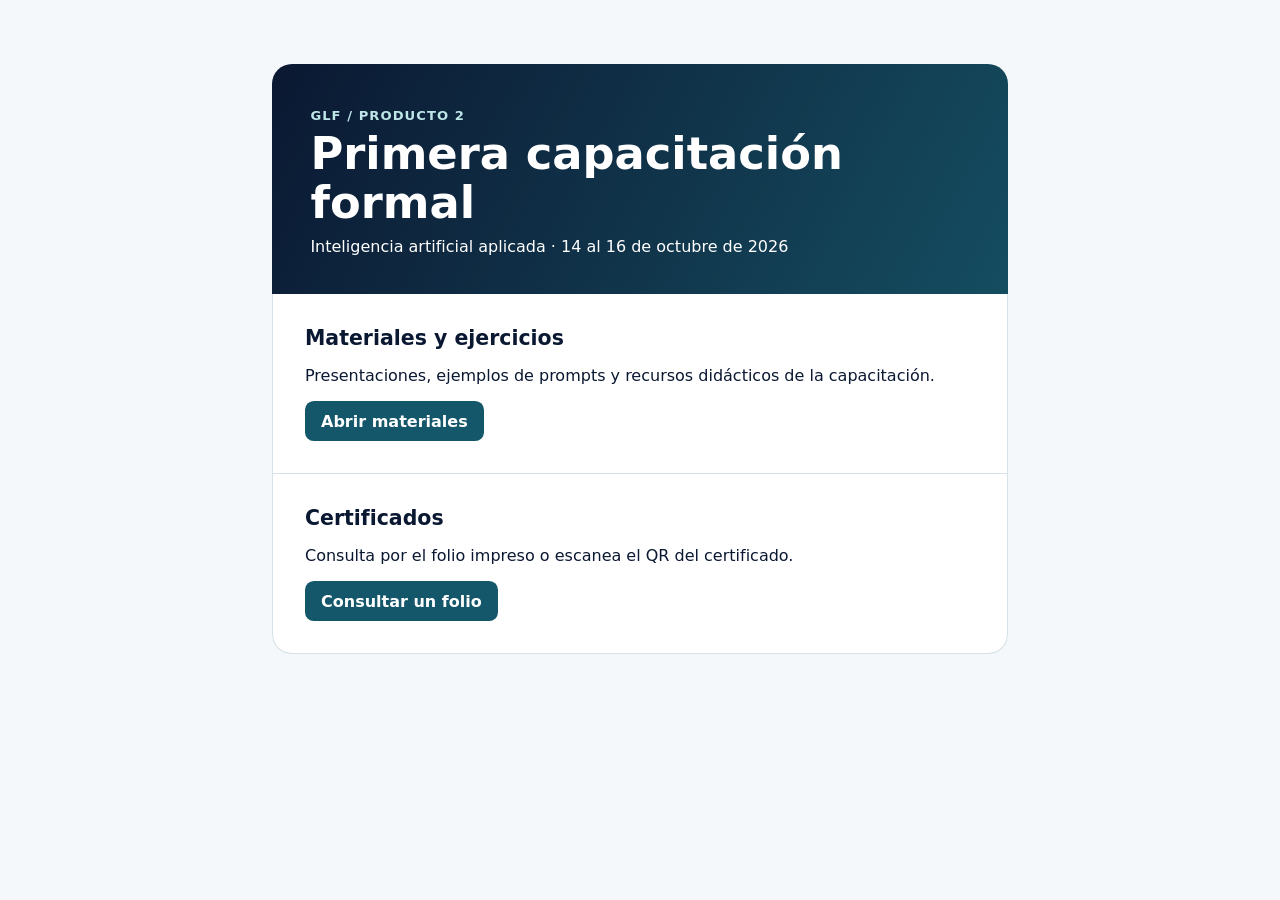
==== 09_Primera_Capacitacion_Formal/index.html @ 0b6c8b7f "Organizar materiales y consulta de certificados del Producto 2" ====
<!doctype html>
<html lang="es"><head><meta charset="utf-8"><meta name="viewport" content="width=device-width,initial-scale=1"><title>Primera capacitación formal · GLF</title><link rel="stylesheet" href="./03_Certificados/estilos.css"></head>
<body><main><header><p class="kicker">GLF / Producto 2</p><h1>Primera capacitación formal</h1><p>Inteligencia artificial aplicada · 14 al 16 de octubre de 2026</p></header>
<section><h2>Materiales y ejercicios</h2><p>Presentaciones, ejemplos de prompts y recursos didácticos de la capacitación.</p><a class="button" href="./02_Materiales_y_Ejercicios/">Abrir materiales</a></section>
<section><h2>Certificados</h2><p>Consulta por el folio impreso o escanea el QR del certificado.</p><a class="button" href="./03_Certificados/">Consultar un folio</a></section></main></body></html>
---- 09_Primera_Capacitacion_Formal/03_Certificados/estilos.css ----
:root{color-scheme:light;--navy:#0b1832;--marine:#14576a;--line:#d6e2e7;--muted:#486170;--paper:#fff;--bg:#f4f8fa;font-family:system-ui,-apple-system,"Segoe UI",sans-serif;color:var(--navy);background:var(--bg)}*{box-sizing:border-box}body{margin:0}main{max-width:48rem;margin:clamp(1rem,6vw,4rem) auto;padding:0 1rem}header{color:#fff;background:linear-gradient(118deg,#0b1832,#154d60);padding:clamp(1.2rem,4vw,2.4rem);border-radius:1.25rem 1.25rem 0 0}h1{font-size:clamp(1.85rem,6vw,2.8rem);margin:.42rem 0 .6rem;line-height:1.09}header p{margin:.35rem 0 0}a.kicker,.kicker{color:#bee6e9;text-transform:uppercase;font-size:.82rem;letter-spacing:.08em;font-weight:700}section{background:var(--paper);border:1px solid var(--line);border-top:0;padding:clamp(1.1rem,4vw,2rem)}section:last-of-type{border-radius:0 0 1.25rem 1.25rem}h2{margin:0 0 .75rem;font-size:1.28rem}h3{margin:1.1rem 0 .6rem}label{display:block;font-weight:650;margin-bottom:.4rem}.row{display:flex;gap:.55rem;align-items:stretch}.row input{min-width:0;flex:1;border:1px solid #92aeb9;border-radius:.55rem;padding:.65rem .75rem;font:inherit;color:inherit}button,.button{font:inherit;background:var(--marine);border:0;border-radius:.55rem;color:#fff;padding:.65rem 1rem;text-decoration:none;font-weight:650;cursor:pointer;display:inline-block}button:hover,.button:hover{background:#113e52}a:focus-visible,input:focus-visible,button:focus-visible{outline:3px solid #179698;outline-offset:3px}.status{padding:.7rem .8rem;border-left:3px solid #23878b;background:#edf6f7;min-height:2.7rem;line-height:1.4}.note,footer{color:var(--muted);font-size:.92rem}footer{padding:.35rem .2rem}a{color:#12556a}[hidden]{display:none!important}ul{padding-left:1.2rem}li{margin:.5rem 0}a{overflow-wrap:anywhere}@media(max-width:350px){.row{flex-direction:column}}
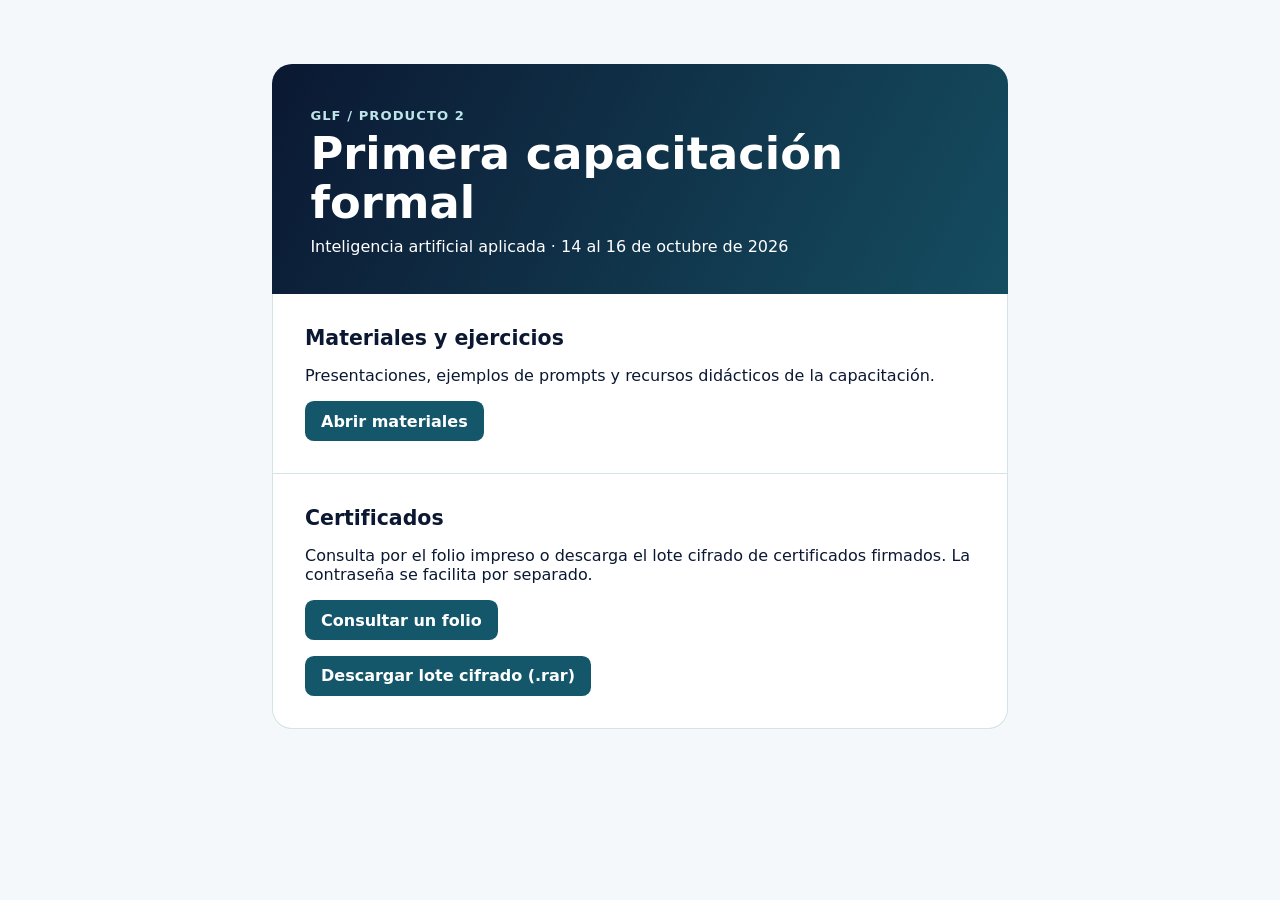
==== commit fcd61523: "Publicar certificados firmados cifrados y activar cotejo por folio" ====
--- a/09_Primera_Capacitacion_Formal/index.html
+++ b/09_Primera_Capacitacion_Formal/index.html
@@ -2,4 +2,4 @@
 <html lang="es"><head><meta charset="utf-8"><meta name="viewport" content="width=device-width,initial-scale=1"><title>Primera capacitación formal · GLF</title><link rel="stylesheet" href="./03_Certificados/estilos.css"></head>
 <body><main><header><p class="kicker">GLF / Producto 2</p><h1>Primera capacitación formal</h1><p>Inteligencia artificial aplicada · 14 al 16 de octubre de 2026</p></header>
 <section><h2>Materiales y ejercicios</h2><p>Presentaciones, ejemplos de prompts y recursos didácticos de la capacitación.</p><a class="button" href="./02_Materiales_y_Ejercicios/">Abrir materiales</a></section>
-<section><h2>Certificados</h2><p>Consulta por el folio impreso o escanea el QR del certificado.</p><a class="button" href="./03_Certificados/">Consultar un folio</a></section></main></body></html>
+<section><h2>Certificados</h2><p>Consulta por el folio impreso o descarga el lote cifrado de certificados firmados. La contraseña se facilita por separado.</p><p><a class="button" href="./03_Certificados/">Consultar un folio</a></p><a class="button" download href="./03_Certificados/Certificados_GLF_P2_Firmados_Cifrado.rar">Descargar lote cifrado (.rar)</a></section></main></body></html>
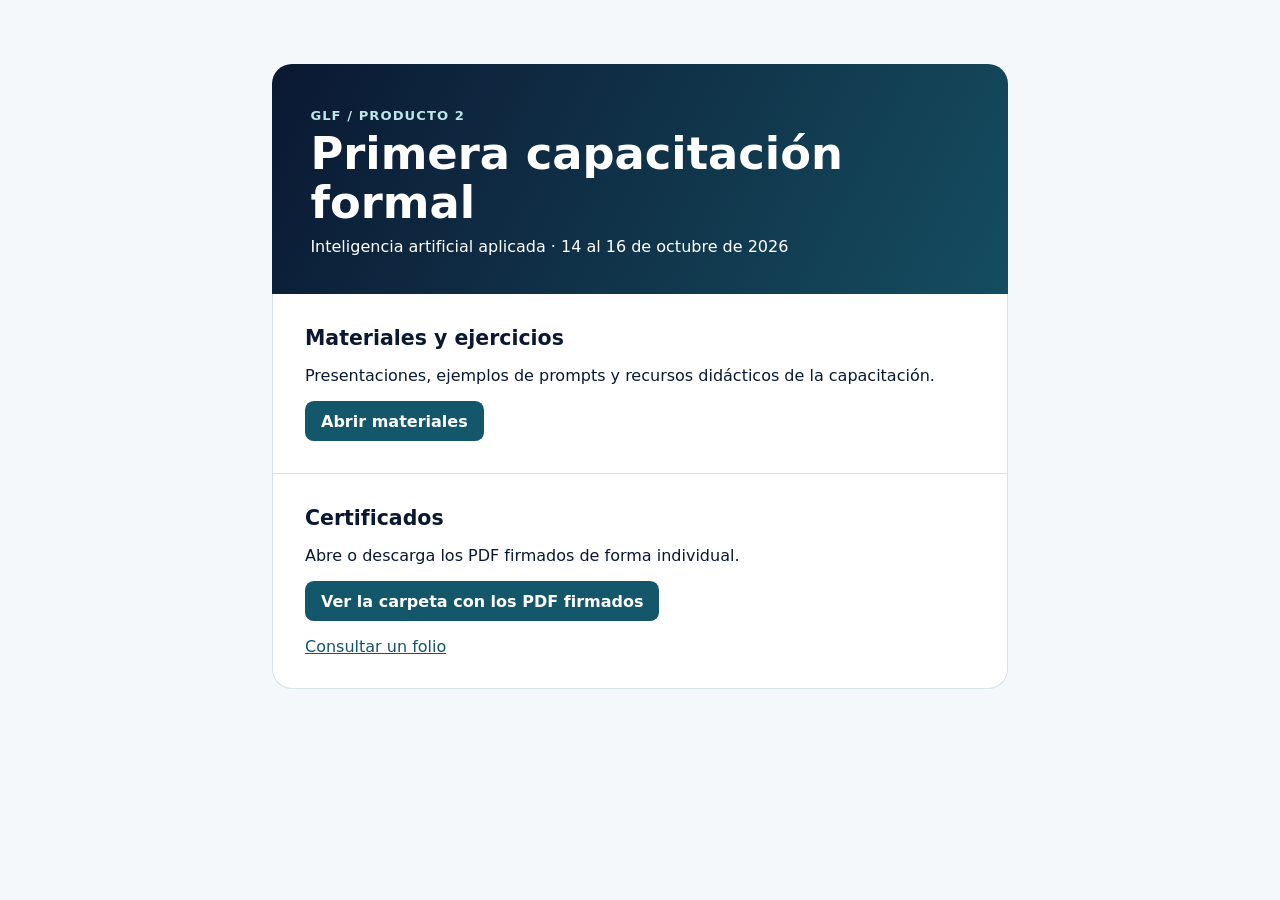
==== commit 5e9b2093: "Publicar los 12 certificados firmados como PDF individuales" ====
--- a/09_Primera_Capacitacion_Formal/index.html
+++ b/09_Primera_Capacitacion_Formal/index.html
@@ -2,4 +2,4 @@
 <html lang="es"><head><meta charset="utf-8"><meta name="viewport" content="width=device-width,initial-scale=1"><title>Primera capacitación formal · GLF</title><link rel="stylesheet" href="./03_Certificados/estilos.css"></head>
 <body><main><header><p class="kicker">GLF / Producto 2</p><h1>Primera capacitación formal</h1><p>Inteligencia artificial aplicada · 14 al 16 de octubre de 2026</p></header>
 <section><h2>Materiales y ejercicios</h2><p>Presentaciones, ejemplos de prompts y recursos didácticos de la capacitación.</p><a class="button" href="./02_Materiales_y_Ejercicios/">Abrir materiales</a></section>
-<section><h2>Certificados</h2><p>Consulta por el folio impreso o descarga el lote cifrado de certificados firmados. La contraseña se facilita por separado.</p><p><a class="button" href="./03_Certificados/">Consultar un folio</a></p><a class="button" download href="./03_Certificados/Certificados_GLF_P2_Firmados_Cifrado.rar">Descargar lote cifrado (.rar)</a></section></main></body></html>
+<section><h2>Certificados</h2><p>Abre o descarga los PDF firmados de forma individual.</p><p><a class="button" href="https://github.com/soulkernel/GLF.P2/tree/main/09_Primera_Capacitacion_Formal/03_Certificados">Ver la carpeta con los PDF firmados</a></p><a href="./03_Certificados/">Consultar un folio</a></section></main></body></html>
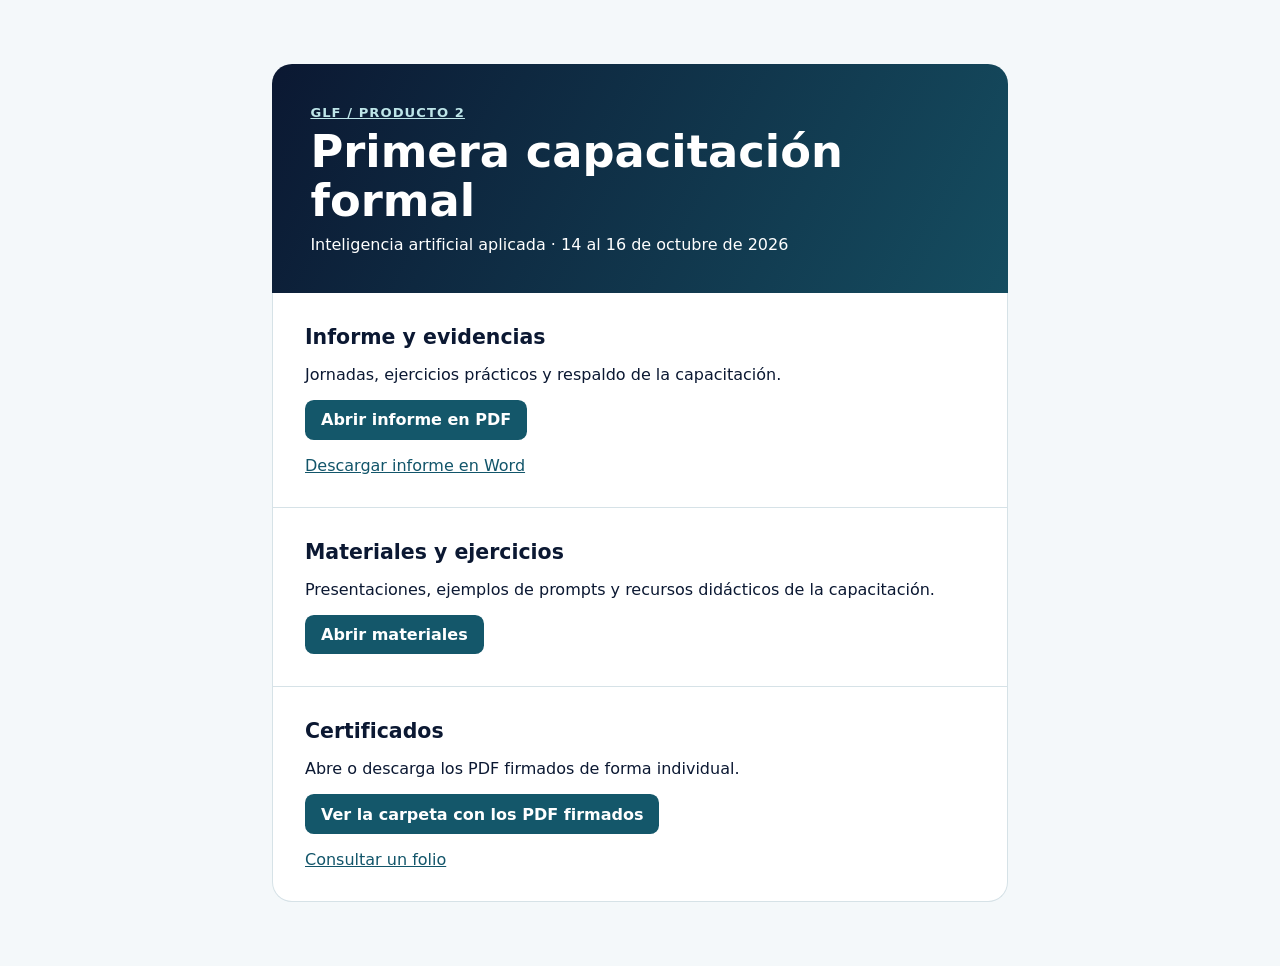
==== commit ddcc0ad0: "Publicar entrega final del Producto 2" ====
--- a/09_Primera_Capacitacion_Formal/index.html
+++ b/09_Primera_Capacitacion_Formal/index.html
@@ -1,5 +1,6 @@
 <!doctype html>
 <html lang="es"><head><meta charset="utf-8"><meta name="viewport" content="width=device-width,initial-scale=1"><title>Primera capacitación formal · GLF</title><link rel="stylesheet" href="./03_Certificados/estilos.css"></head>
-<body><main><header><p class="kicker">GLF / Producto 2</p><h1>Primera capacitación formal</h1><p>Inteligencia artificial aplicada · 14 al 16 de octubre de 2026</p></header>
+<body><main><header><a class="kicker" href="../">GLF / Producto 2</a><h1>Primera capacitación formal</h1><p>Inteligencia artificial aplicada · 14 al 16 de octubre de 2026</p></header>
+<section><h2>Informe y evidencias</h2><p>Jornadas, ejercicios prácticos y respaldo de la capacitación.</p><p><a href="01_Informe_Capacitacion_y_Evidencias.pdf" class="button" target="_blank" rel="noopener">Abrir informe en PDF</a></p><a href="01_Informe_Capacitacion_y_Evidencias.docx" download>Descargar informe en Word</a></section>
 <section><h2>Materiales y ejercicios</h2><p>Presentaciones, ejemplos de prompts y recursos didácticos de la capacitación.</p><a class="button" href="./02_Materiales_y_Ejercicios/">Abrir materiales</a></section>
 <section><h2>Certificados</h2><p>Abre o descarga los PDF firmados de forma individual.</p><p><a class="button" href="https://github.com/soulkernel/GLF.P2/tree/main/09_Primera_Capacitacion_Formal/03_Certificados">Ver la carpeta con los PDF firmados</a></p><a href="./03_Certificados/">Consultar un folio</a></section></main></body></html>
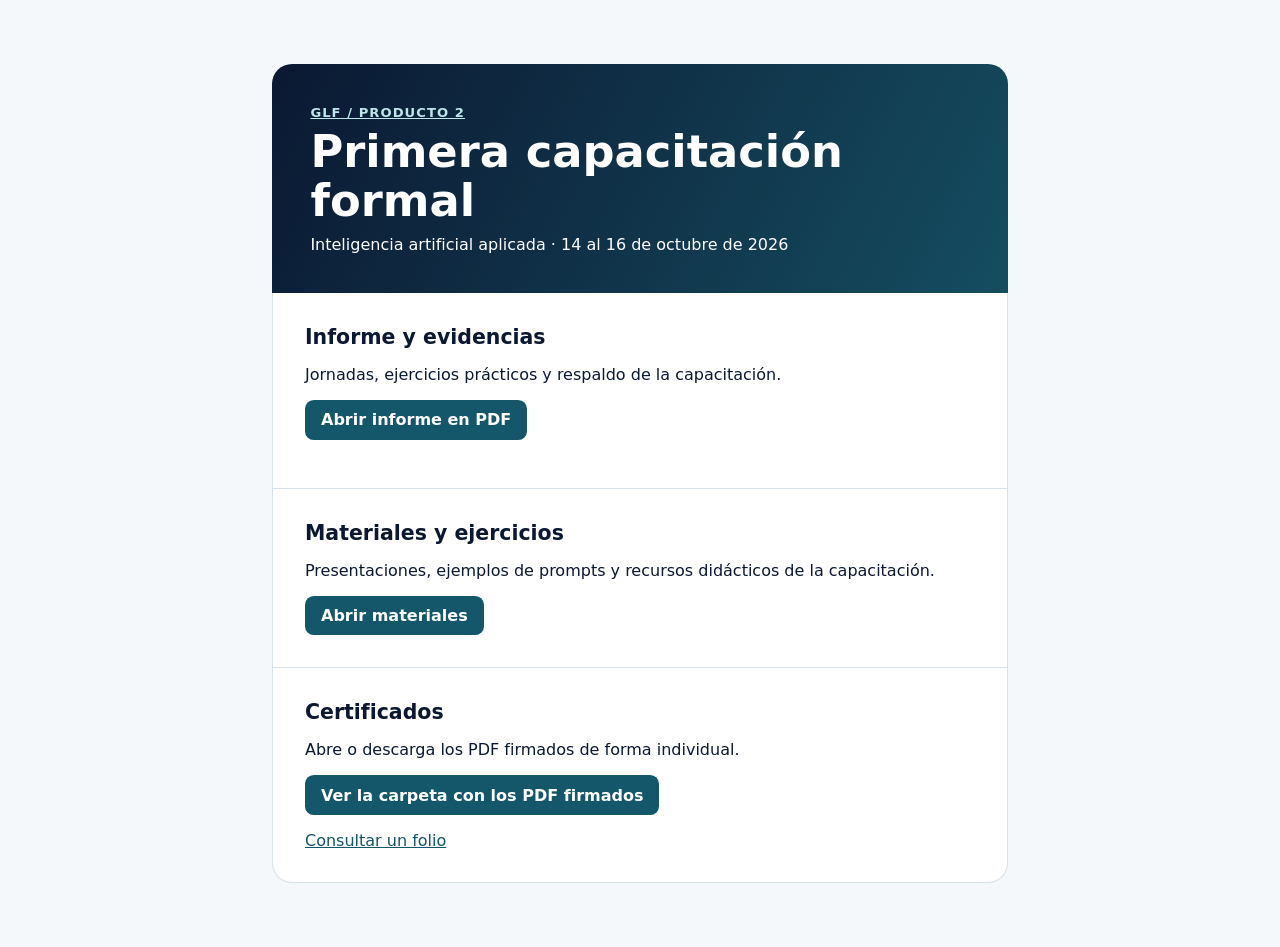
==== commit ac2ac7f4: "Retirar las versiones Word de la entrega pública" ====
--- a/09_Primera_Capacitacion_Formal/index.html
+++ b/09_Primera_Capacitacion_Formal/index.html
@@ -1,6 +1,6 @@
 <!doctype html>
 <html lang="es"><head><meta charset="utf-8"><meta name="viewport" content="width=device-width,initial-scale=1"><title>Primera capacitación formal · GLF</title><link rel="stylesheet" href="./03_Certificados/estilos.css"></head>
 <body><main><header><a class="kicker" href="../">GLF / Producto 2</a><h1>Primera capacitación formal</h1><p>Inteligencia artificial aplicada · 14 al 16 de octubre de 2026</p></header>
-<section><h2>Informe y evidencias</h2><p>Jornadas, ejercicios prácticos y respaldo de la capacitación.</p><p><a href="01_Informe_Capacitacion_y_Evidencias.pdf" class="button" target="_blank" rel="noopener">Abrir informe en PDF</a></p><a href="01_Informe_Capacitacion_y_Evidencias.docx" download>Descargar informe en Word</a></section>
+<section><h2>Informe y evidencias</h2><p>Jornadas, ejercicios prácticos y respaldo de la capacitación.</p><p><a href="01_Informe_Capacitacion_y_Evidencias.pdf" class="button" target="_blank" rel="noopener">Abrir informe en PDF</a></p></section>
 <section><h2>Materiales y ejercicios</h2><p>Presentaciones, ejemplos de prompts y recursos didácticos de la capacitación.</p><a class="button" href="./02_Materiales_y_Ejercicios/">Abrir materiales</a></section>
 <section><h2>Certificados</h2><p>Abre o descarga los PDF firmados de forma individual.</p><p><a class="button" href="https://github.com/soulkernel/GLF.P2/tree/main/09_Primera_Capacitacion_Formal/03_Certificados">Ver la carpeta con los PDF firmados</a></p><a href="./03_Certificados/">Consultar un folio</a></section></main></body></html>
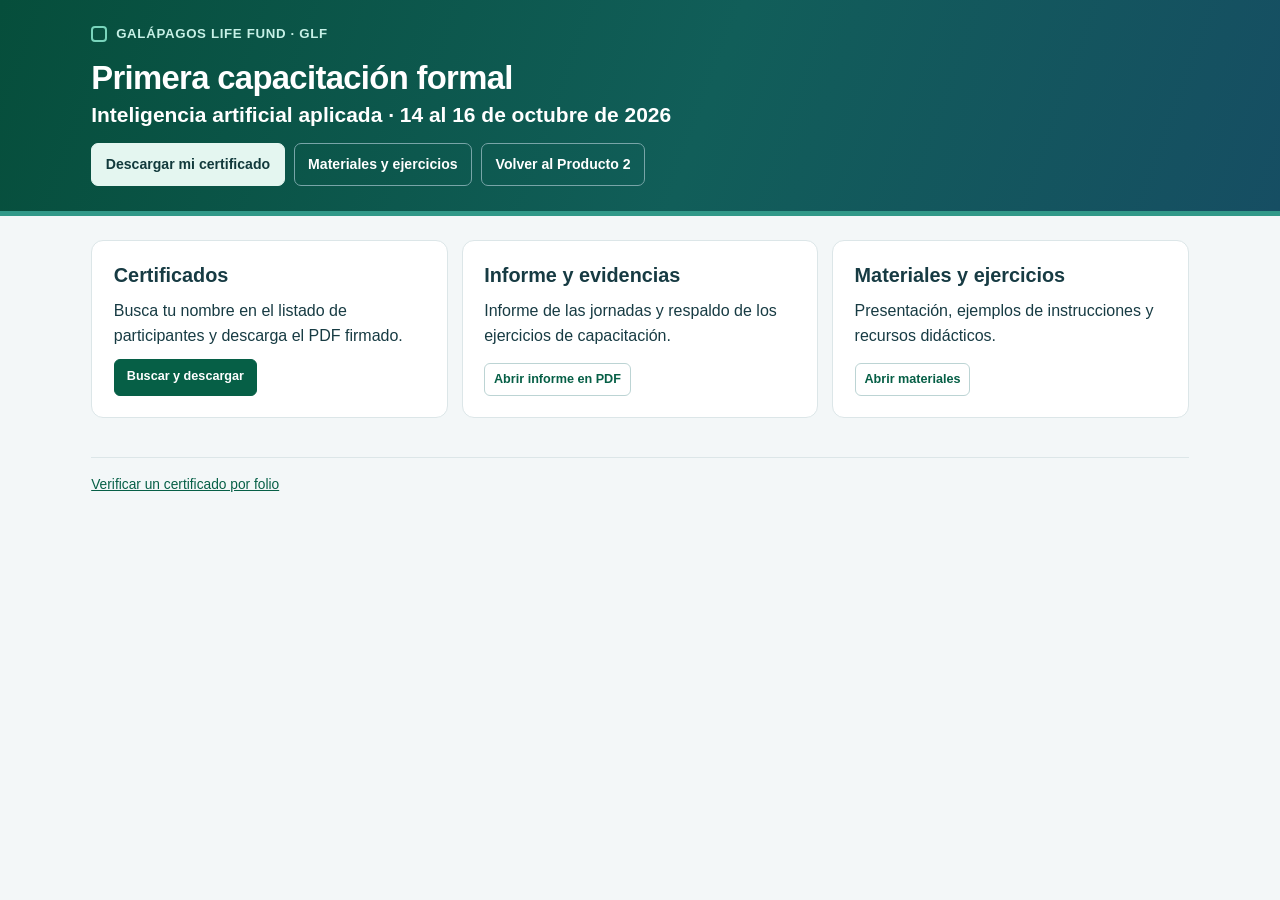
==== commit 7072c7e9: "Unificar el diseño y habilitar descargas de certificados por nombre" ====
--- a/09_Primera_Capacitacion_Formal/index.html
+++ b/09_Primera_Capacitacion_Formal/index.html
@@ -1,6 +1,40 @@
 <!doctype html>
-<html lang="es"><head><meta charset="utf-8"><meta name="viewport" content="width=device-width,initial-scale=1"><title>Primera capacitación formal · GLF</title><link rel="stylesheet" href="./03_Certificados/estilos.css"></head>
-<body><main><header><a class="kicker" href="../">GLF / Producto 2</a><h1>Primera capacitación formal</h1><p>Inteligencia artificial aplicada · 14 al 16 de octubre de 2026</p></header>
-<section><h2>Informe y evidencias</h2><p>Jornadas, ejercicios prácticos y respaldo de la capacitación.</p><p><a href="01_Informe_Capacitacion_y_Evidencias.pdf" class="button" target="_blank" rel="noopener">Abrir informe en PDF</a></p></section>
-<section><h2>Materiales y ejercicios</h2><p>Presentaciones, ejemplos de prompts y recursos didácticos de la capacitación.</p><a class="button" href="./02_Materiales_y_Ejercicios/">Abrir materiales</a></section>
-<section><h2>Certificados</h2><p>Abre o descarga los PDF firmados de forma individual.</p><p><a class="button" href="https://github.com/soulkernel/GLF.P2/tree/main/09_Primera_Capacitacion_Formal/03_Certificados">Ver la carpeta con los PDF firmados</a></p><a href="./03_Certificados/">Consultar un folio</a></section></main></body></html>
+<html lang="es">
+<head>
+  <meta charset="utf-8">
+  <meta name="viewport" content="width=device-width,initial-scale=1">
+  <title>Primera capacitación formal | Producto 2 | GLF</title>
+  <link rel="stylesheet" href="../tema.css">
+</head>
+<body>
+  <a class="skip" href="#contenido">Saltar al contenido</a>
+<header class="hero">
+  <div class="hero-inner">
+    <a class="brand" href="../">GALÁPAGOS LIFE FUND · GLF</a>
+    <h1>Primera capacitación formal</h1>
+    <p class="subtitle">Inteligencia artificial aplicada · 14 al 16 de octubre de 2026</p>
+    <nav class="hero-links" aria-label="Navegación de capacitación"><a href="./03_Certificados/#certificados">Descargar mi certificado</a><a href="./02_Materiales_y_Ejercicios/">Materiales y ejercicios</a><a href="../">Volver al Producto 2</a></nav>
+  </div>
+</header>
+  <main class="page-content" id="contenido">
+    <div class="panel-grid">
+      <section class="panel" aria-labelledby="certificados-titulo">
+        <h2 id="certificados-titulo">Certificados</h2>
+        <p>Busca tu nombre en el listado de participantes y descarga el PDF firmado.</p>
+        <a class="primary" href="./03_Certificados/#certificados">Buscar y descargar</a>
+      </section>
+      <section class="panel" aria-labelledby="informe-titulo">
+        <h2 id="informe-titulo">Informe y evidencias</h2>
+        <p>Informe de las jornadas y respaldo de los ejercicios de capacitación.</p>
+        <a class="secondary" href="./01_Informe_Capacitacion_y_Evidencias.pdf" target="_blank" rel="noopener">Abrir informe en PDF</a>
+      </section>
+      <section class="panel" aria-labelledby="materiales-titulo">
+        <h2 id="materiales-titulo">Materiales y ejercicios</h2>
+        <p>Presentación, ejemplos de instrucciones y recursos didácticos.</p>
+        <a class="secondary" href="./02_Materiales_y_Ejercicios/">Abrir materiales</a>
+      </section>
+    </div>
+  </main>
+  <footer class="site-footer"><p><a href="./03_Certificados/#buscar">Verificar un certificado por folio</a></p></footer>
+</body>
+</html>
--- a/tema.css
+++ b/tema.css
@@ -0,0 +1,50 @@
+:root{color-scheme:light;--ink:#173b43;--muted:#435d70;--navy:#0e293e;--teal:#065f46;--mist:#f3f7f8;--line:#dce6e8;--white:#fff;font-family:"Segoe UI",Arial,sans-serif}
+*{box-sizing:border-box}body{margin:0;color:var(--ink);background:var(--mist);line-height:1.55}
+a{color:var(--teal)}a:focus-visible,summary:focus-visible,input:focus-visible{outline:3px solid #bc681d;outline-offset:4px}
+.skip{position:absolute;left:1rem;top:-10rem;padding:.6rem 1rem;background:white;color:var(--navy);z-index:4}.skip:focus{top:1rem}
+.hero{background:linear-gradient(110deg,#064e3b,#115e59 55%,#164e63);color:#fff;border-bottom:5px solid #319989}
+.hero-inner{max-width:1200px;margin:auto;padding:1.5rem clamp(1rem,4vw,3.4rem) 1.55rem}
+.brand{display:inline-flex;align-items:center;gap:.55rem;margin:0;font-size:.83rem;font-weight:700;letter-spacing:.05em;color:#c6f0e6}
+.brand{text-decoration:none}
+.brand:hover{text-decoration:underline}
+.brand::before{content:"";display:inline-block;width:.76rem;height:.76rem;border:2px solid #79d5bc;border-radius:4px}
+.hero h1{font-size:clamp(1.62rem,2.7vw,2.05rem);line-height:1.16;font-weight:650;letter-spacing:-.02em;margin:.55rem 0 .23rem}
+.hero .subtitle{margin:0 0 .38rem;max-width:790px;font-size:clamp(1.02rem,1.65vw,1.31rem);line-height:1.35;font-weight:600;color:#fff}
+.hero .lead{max-width:780px;font-size:.97rem;color:#e0f2ef;margin:0}
+.hero-links{display:flex;flex-wrap:wrap;gap:.55rem;margin-top:.9rem}.hero-links a{color:#fff;text-decoration:none;border:1px solid #78a5a8;border-radius:7px;padding:.6rem .85rem;font-size:.88rem;font-weight:700}
+.hero-links a:hover{background:#ffffff26}.hero-links a:first-child{background:#e4f6f0;border-color:#e4f6f0;color:#123a3c}
+.primary,.secondary{font-size:.79rem;font-weight:700;white-space:nowrap;text-decoration:none;padding:.34rem .55rem;border-radius:6px;border:1px solid #bcd4d4}
+.primary{background:var(--teal);color:white;border-color:var(--teal)}.primary:hover{background:#07574f}.secondary:hover{background:#e6f4f0}
+.site-footer{max-width:1200px;margin:auto;padding:0 clamp(1rem,4vw,3.4rem) 2rem;color:var(--muted);font-size:.86rem}
+.site-footer p{margin:0;border-top:1px solid var(--line);padding-top:1rem}
+button:focus-visible,[tabindex="0"]:focus-visible{outline:3px solid #d39313;outline-offset:3px}
+
+[hidden]{display:none!important}
+.page-content{max-width:1200px;margin:auto;padding:1.5rem clamp(1rem,4vw,3.4rem) 2.4rem}
+.panel{background:white;border:1px solid var(--line);border-radius:12px;padding:clamp(.9rem,2.3vw,1.35rem);min-width:0}
+.panel + .panel{margin-top:.9rem}
+.panel h2{font-size:1.24rem;line-height:1.25;margin:0 0 .35rem;font-weight:650}
+.panel h3{font-size:1.02rem;margin:1rem 0 .4rem}
+.panel p{margin:.35rem 0 .65rem}
+.panel p:last-child{margin-bottom:0}
+.panel-grid{display:grid;grid-template-columns:repeat(3,minmax(0,1fr));gap:.85rem}
+.panel-grid .panel{display:flex;flex-direction:column;align-items:flex-start;margin:0}
+.panel-grid .panel p{flex:1}
+.panel .primary,.panel .secondary{display:inline-block;font-family:inherit;cursor:pointer}
+.panel .primary{padding:.48rem .75rem}
+.panel a{overflow-wrap:anywhere}
+.note,.file-meta{font-size:.86rem;color:var(--muted)}
+.file-list{list-style:none;padding:0;margin:.65rem 0 0}
+.file-row{display:flex;align-items:center;justify-content:space-between;gap:.65rem;padding:.55rem .1rem;border-top:1px solid var(--line)}
+.file-row strong{font-size:.96rem}
+.file-meta{display:block;font-variant-numeric:tabular-nums}
+.file-row .secondary{flex-shrink:0;min-height:2rem;display:inline-flex;align-items:center}
+.form-label{display:block;font-size:.92rem;font-weight:650;margin:.6rem 0 .28rem}
+.input-row{display:flex;gap:.5rem;align-items:stretch;max-width:34rem}
+.input-row input{min-width:0;flex:1;border:1px solid #a6c0c6;border-radius:7px;padding:.47rem .55rem;color:var(--ink);font:inherit}
+.result-count,.status{font-size:.88rem;color:var(--muted)}
+.status{border-left:3px solid #359b88;background:#edf6f4;padding:.48rem .65rem}
+#certificados,#buscar{scroll-margin-top:.9rem}
+@media(max-width:930px){.hero-inner{padding-top:1.35rem;padding-bottom:1.55rem}}
+@media(max-width:710px){.panel-grid{grid-template-columns:1fr}}
+@media(max-width:550px){.hero-links a{font-size:.78rem}}
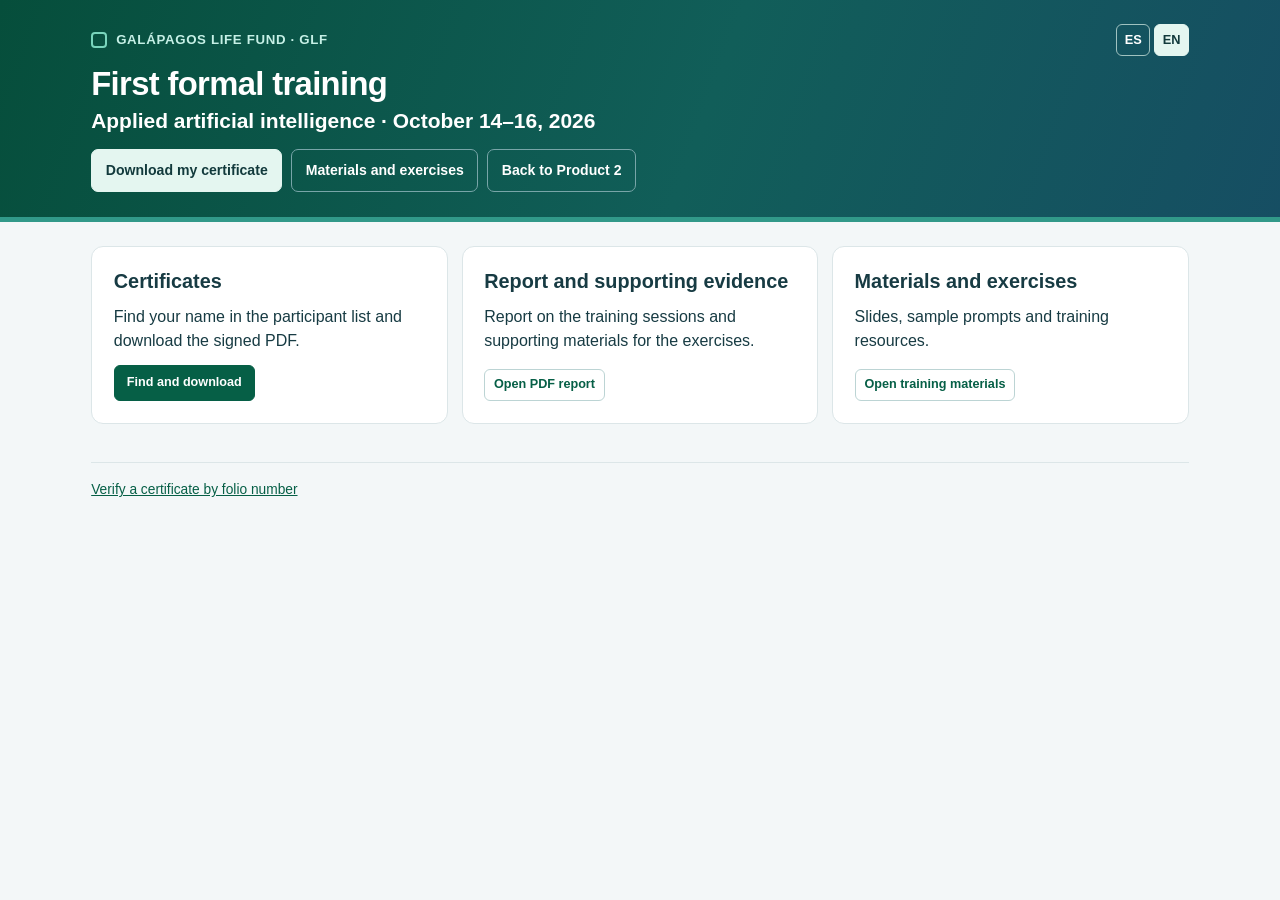
==== commit 59a99277: "Publicar el Producto 2 en español e inglés" ====
--- a/09_Primera_Capacitacion_Formal/index.html
+++ b/09_Primera_Capacitacion_Formal/index.html
@@ -3,38 +3,45 @@
 <head>
   <meta charset="utf-8">
   <meta name="viewport" content="width=device-width,initial-scale=1">
-  <title>Primera capacitación formal | Producto 2 | GLF</title>
+  <title data-en="First formal training | Product 2 | GLF">Primera capacitación formal | Producto 2 | GLF</title>
   <link rel="stylesheet" href="../tema.css">
+<script src="../idioma.js" defer></script>
 </head>
 <body>
-  <a class="skip" href="#contenido">Saltar al contenido</a>
+  <a class="skip" href="#contenido"><span data-en="Skip to content">Saltar al contenido</span></a>
 <header class="hero">
   <div class="hero-inner">
-    <a class="brand" href="../">GALÁPAGOS LIFE FUND · GLF</a>
-    <h1>Primera capacitación formal</h1>
-    <p class="subtitle">Inteligencia artificial aplicada · 14 al 16 de octubre de 2026</p>
-    <nav class="hero-links" aria-label="Navegación de capacitación"><a href="./03_Certificados/#certificados">Descargar mi certificado</a><a href="./02_Materiales_y_Ejercicios/">Materiales y ejercicios</a><a href="../">Volver al Producto 2</a></nav>
+    <div class="hero-top">
+      <a class="brand" href="../">GALÁPAGOS LIFE FUND · GLF</a>
+      <div class="language-picker" role="group" aria-label="Idioma" data-en-aria-label="Language" hidden>
+        <button type="button" data-language="es" lang="es" aria-label="Español" aria-pressed="true">ES</button>
+        <button type="button" data-language="en" lang="en" aria-label="English" aria-pressed="false">EN</button>
+      </div>
+    </div>
+    <h1><span data-en="First formal training">Primera capacitación formal</span></h1>
+    <p class="subtitle"><span data-en="Applied artificial intelligence · October 14–16, 2026">Inteligencia artificial aplicada · 14 al 16 de octubre de 2026</span></p>
+    <nav class="hero-links" aria-label="Navegación de capacitación" data-en-aria-label="Training navigation"><a href="./03_Certificados/#certificados"><span data-en="Download my certificate">Descargar mi certificado</span></a><a href="./02_Materiales_y_Ejercicios/"><span data-en="Materials and exercises">Materiales y ejercicios</span></a><a href="../"><span data-en="Back to Product 2">Volver al Producto 2</span></a></nav>
   </div>
 </header>
   <main class="page-content" id="contenido">
     <div class="panel-grid">
       <section class="panel" aria-labelledby="certificados-titulo">
-        <h2 id="certificados-titulo">Certificados</h2>
-        <p>Busca tu nombre en el listado de participantes y descarga el PDF firmado.</p>
-        <a class="primary" href="./03_Certificados/#certificados">Buscar y descargar</a>
+        <h2 id="certificados-titulo"><span data-en="Certificates">Certificados</span></h2>
+        <p><span data-en="Find your name in the participant list and download the signed PDF.">Busca tu nombre en el listado de participantes y descarga el PDF firmado.</span></p>
+        <a class="primary" href="./03_Certificados/#certificados"><span data-en="Find and download">Buscar y descargar</span></a>
       </section>
       <section class="panel" aria-labelledby="informe-titulo">
-        <h2 id="informe-titulo">Informe y evidencias</h2>
-        <p>Informe de las jornadas y respaldo de los ejercicios de capacitación.</p>
-        <a class="secondary" href="./01_Informe_Capacitacion_y_Evidencias.pdf" target="_blank" rel="noopener">Abrir informe en PDF</a>
+        <h2 id="informe-titulo"><span data-en="Report and supporting evidence">Informe y evidencias</span></h2>
+        <p><span data-en="Report on the training sessions and supporting materials for the exercises.">Informe de las jornadas y respaldo de los ejercicios de capacitación.</span></p>
+        <a class="secondary" href="./01_Informe_Capacitacion_y_Evidencias.pdf" target="_blank" rel="noopener"><span data-en="Open PDF report">Abrir informe en PDF</span></a>
       </section>
       <section class="panel" aria-labelledby="materiales-titulo">
-        <h2 id="materiales-titulo">Materiales y ejercicios</h2>
-        <p>Presentación, ejemplos de instrucciones y recursos didácticos.</p>
-        <a class="secondary" href="./02_Materiales_y_Ejercicios/">Abrir materiales</a>
+        <h2 id="materiales-titulo"><span data-en="Materials and exercises">Materiales y ejercicios</span></h2>
+        <p><span data-en="Slides, sample prompts and training resources.">Presentación, ejemplos de instrucciones y recursos didácticos.</span></p>
+        <a class="secondary" href="./02_Materiales_y_Ejercicios/"><span data-en="Open training materials">Abrir materiales</span></a>
       </section>
     </div>
   </main>
-  <footer class="site-footer"><p><a href="./03_Certificados/#buscar">Verificar un certificado por folio</a></p></footer>
+  <footer class="site-footer"><p><a href="./03_Certificados/#buscar"><span data-en="Verify a certificate by folio number">Verificar un certificado por folio</span></a></p></footer>
 </body>
 </html>
--- a/tema.css
+++ b/tema.css
@@ -48,3 +48,9 @@
 @media(max-width:930px){.hero-inner{padding-top:1.35rem;padding-bottom:1.55rem}}
 @media(max-width:710px){.panel-grid{grid-template-columns:1fr}}
 @media(max-width:550px){.hero-links a{font-size:.78rem}}
+
+.hero-top{display:flex;justify-content:space-between;align-items:center;gap:.6rem}
+.language-picker{display:flex;gap:.25rem;flex-shrink:0}
+.language-picker button{min-width:2.15rem;min-height:2rem;padding:.23rem .42rem;border:1px solid #a0c2c0;border-radius:6px;color:#fff;background:transparent;font:inherit;font-size:.8rem;font-weight:650;cursor:pointer}
+.language-picker button[aria-pressed="true"]{background:#e4f6f0;border-color:#e4f6f0;color:#123a3c}
+.language-picker button:hover:not([aria-pressed="true"]){background:#ffffff26}
